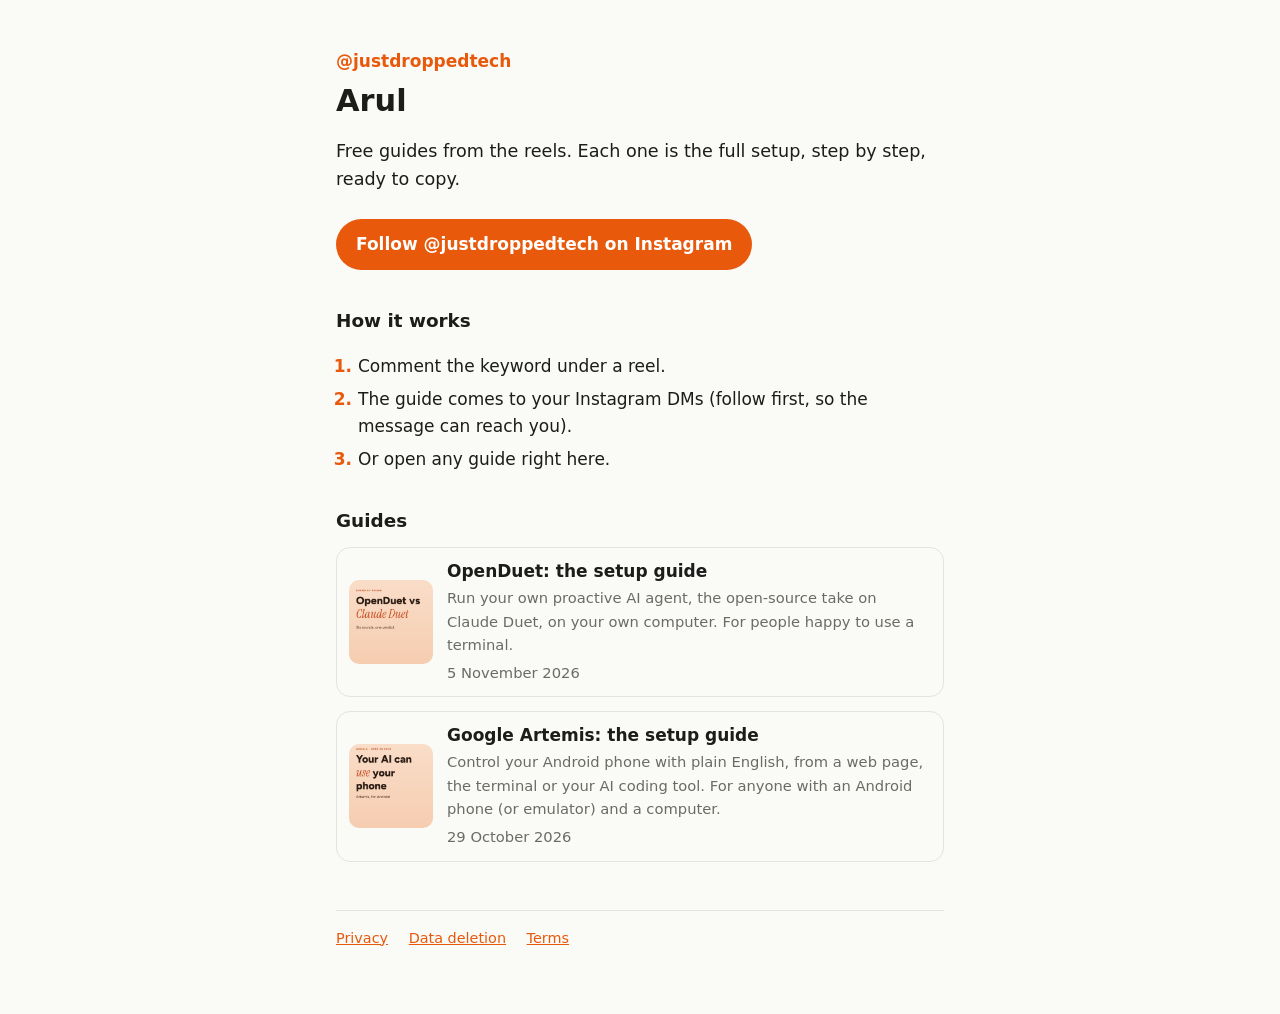
==== index.html @ be0a998a "Guide page: openduet-setup" ====
<!doctype html>
<html lang="en">
<head>
  <meta charset="utf-8">
  <meta name="viewport" content="width=device-width, initial-scale=1">
  <title>Arul</title>
  <meta name="description" content="Free guides from the reels. Each one is the full setup, step by step, ready to copy.">
  <meta property="og:type" content="website">
  <meta property="og:url" content="https://justdroppedtech.github.io/">
  <meta property="og:title" content="Arul guides">
  <meta property="og:description" content="Free guides from the reels. Each one is the full setup, step by step, ready to copy.">
  <meta property="og:image" content="https://justdroppedtech.github.io/openduet-setup/cover.jpg">
  <link rel="stylesheet" href="/style.css">
  <style>
    .lead { font-size: 1.1rem; }
    .follow { display: inline-block; margin: 8px 0 4px; padding: 12px 20px; border-radius: 999px; background: var(--accent); color: #fff;
      font-weight: 700; text-decoration: none; }
    .how { padding-left: 22px; } .how li { margin: 6px 0; } .how li::marker { color: var(--accent); font-weight: 700; }
    .guides { list-style: none; padding: 0; margin: 12px 0 0; display: grid; gap: 14px; }
    .guides a { display: flex; gap: 14px; align-items: center; padding: 12px; border: 1px solid var(--line); border-radius: 14px;
      color: inherit; text-decoration: none; }
    .guides a:hover { border-color: var(--accent); }
    .guides img { width: 84px; height: 84px; border-radius: 10px; object-fit: cover; flex: none; }
    .guides strong { display: block; line-height: 1.3; } .guides span { display: block; color: var(--muted); font-size: 0.92rem; margin-top: 4px; }
  </style>
</head>
<body>
  <main>
    <a class="handle" href="https://www.instagram.com/justdroppedtech/">@justdroppedtech</a>
    <h1>Arul</h1>
    <p class="lead">Free guides from the reels. Each one is the full setup, step by step, ready to copy.</p>
    <a class="follow" href="https://www.instagram.com/justdroppedtech/">Follow @justdroppedtech on Instagram</a>
    <h2>How it works</h2>
    <ol class="how">
      <li>Comment the keyword under a reel.</li>
      <li>The guide comes to your Instagram DMs (follow first, so the message can reach you).</li>
      <li>Or open any guide right here.</li>
    </ol>
    <h2>Guides</h2>
    <ul class="guides">
      <li><a href="/openduet-setup/"><img src="/openduet-setup/cover.jpg" alt=""><div><strong>OpenDuet: the setup guide</strong><span>Run your own proactive AI agent, the open-source take on Claude Duet, on your own computer. For people happy to use a terminal.</span><span>5 November 2026</span></div></a></li>
      <li><a href="/artemis-setup/"><img src="/artemis-setup/cover.jpg" alt=""><div><strong>Google Artemis: the setup guide</strong><span>Control your Android phone with plain English, from a web page, the terminal or your AI coding tool. For anyone with an Android phone (or emulator) and a computer.</span><span>29 October 2026</span></div></a></li>
    </ul>
    <footer class="muted">
      <a href="/privacy/">Privacy</a>
      <a href="/data-deletion/">Data deletion</a>
      <a href="/terms/">Terms</a>
    </footer>
  </main>
</body>
</html>
---- style.css ----
:root {
  --bg: #fafaf7;
  --text: #1c1c1a;
  --muted: #6b6b66;
  --line: #e4e4de;
  --accent: #e8590c;
}
@media (prefers-color-scheme: dark) {
  :root {
    --bg: #141413;
    --text: #f0efe9;
    --muted: #a3a29b;
    --line: #2c2c29;
    --accent: #ff8a3d;
  }
}
* { box-sizing: border-box; }
body {
  margin: 0;
  background: var(--bg);
  color: var(--text);
  font: 17px/1.6 system-ui, -apple-system, "Segoe UI", Roboto, sans-serif;
}
main { max-width: 640px; margin: 0 auto; padding: 48px 16px 64px; }
.handle { color: var(--accent); font-weight: 600; text-decoration: none; }
h1 { font-size: 1.9rem; line-height: 1.2; margin: 8px 0 12px; }
h2 { font-size: 1.15rem; margin: 32px 0 8px; }
p, li { color: var(--text); }
.muted { color: var(--muted); font-size: 0.9rem; }
a { color: var(--accent); }
footer { margin-top: 48px; padding-top: 16px; border-top: 1px solid var(--line); }
footer a { margin-right: 16px; }
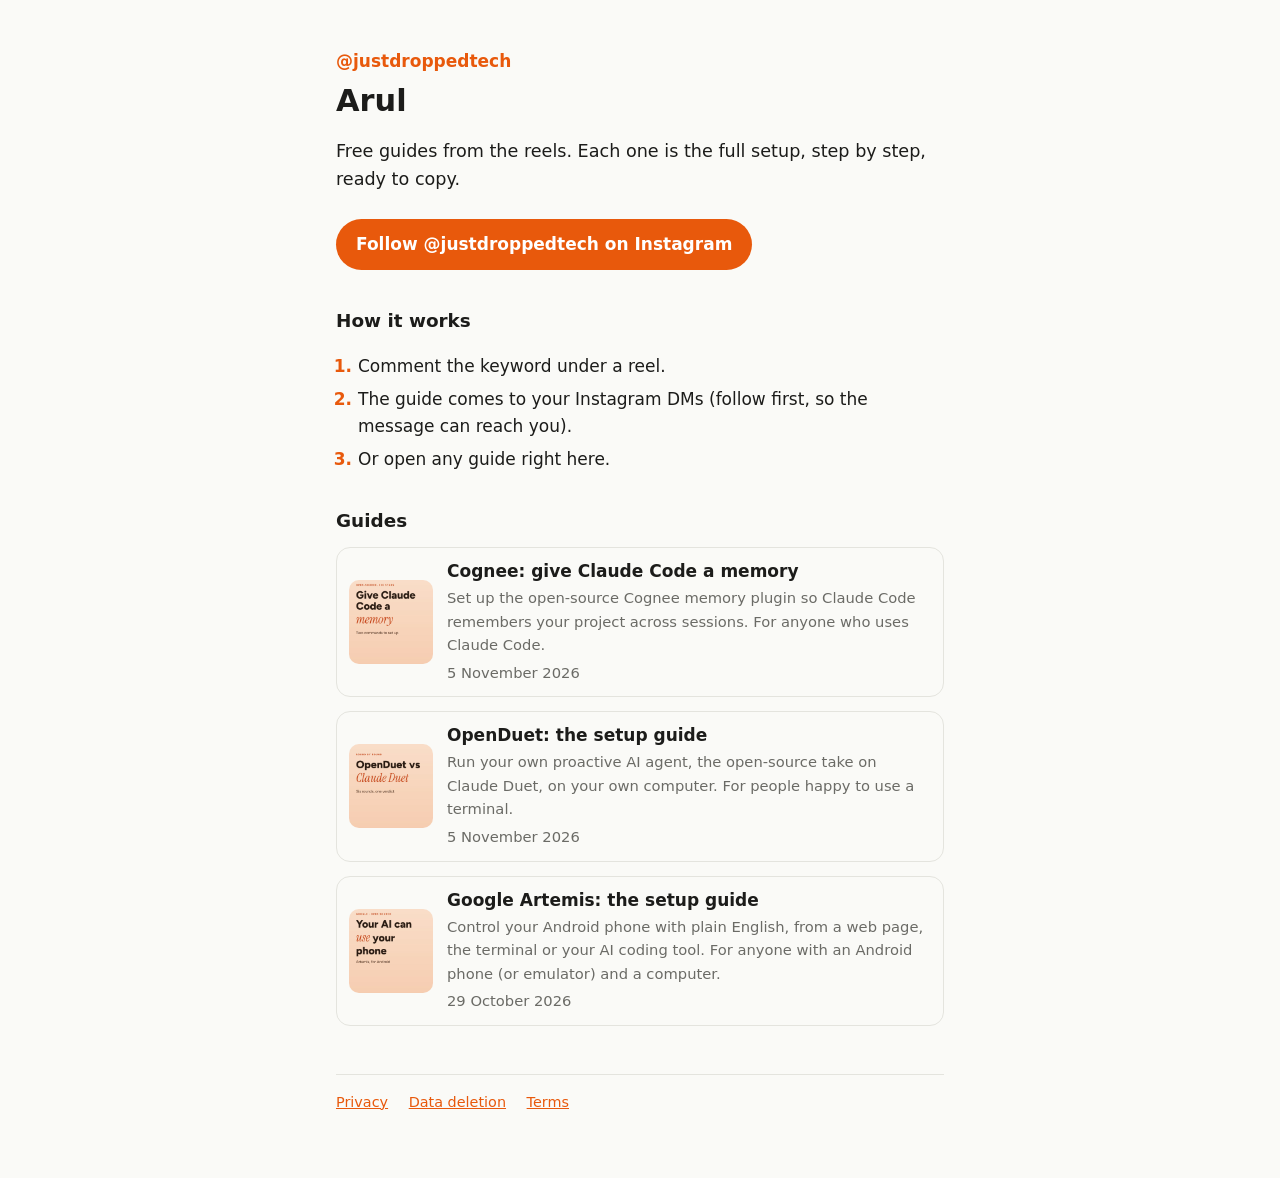
==== commit 963f33fd: "Guide page: cognee-setup" ====
--- a/index.html
+++ b/index.html
@@ -9,7 +9,7 @@
   <meta property="og:url" content="https://justdroppedtech.github.io/">
   <meta property="og:title" content="Arul guides">
   <meta property="og:description" content="Free guides from the reels. Each one is the full setup, step by step, ready to copy.">
-  <meta property="og:image" content="https://justdroppedtech.github.io/openduet-setup/cover.jpg">
+  <meta property="og:image" content="https://justdroppedtech.github.io/cognee-setup/cover.jpg">
   <link rel="stylesheet" href="/style.css">
   <style>
     .lead { font-size: 1.1rem; }
@@ -38,6 +38,7 @@
     </ol>
     <h2>Guides</h2>
     <ul class="guides">
+      <li><a href="/cognee-setup/"><img src="/cognee-setup/cover.jpg" alt=""><div><strong>Cognee: give Claude Code a memory</strong><span>Set up the open-source Cognee memory plugin so Claude Code remembers your project across sessions. For anyone who uses Claude Code.</span><span>5 November 2026</span></div></a></li>
       <li><a href="/openduet-setup/"><img src="/openduet-setup/cover.jpg" alt=""><div><strong>OpenDuet: the setup guide</strong><span>Run your own proactive AI agent, the open-source take on Claude Duet, on your own computer. For people happy to use a terminal.</span><span>5 November 2026</span></div></a></li>
       <li><a href="/artemis-setup/"><img src="/artemis-setup/cover.jpg" alt=""><div><strong>Google Artemis: the setup guide</strong><span>Control your Android phone with plain English, from a web page, the terminal or your AI coding tool. For anyone with an Android phone (or emulator) and a computer.</span><span>29 October 2026</span></div></a></li>
     </ul>
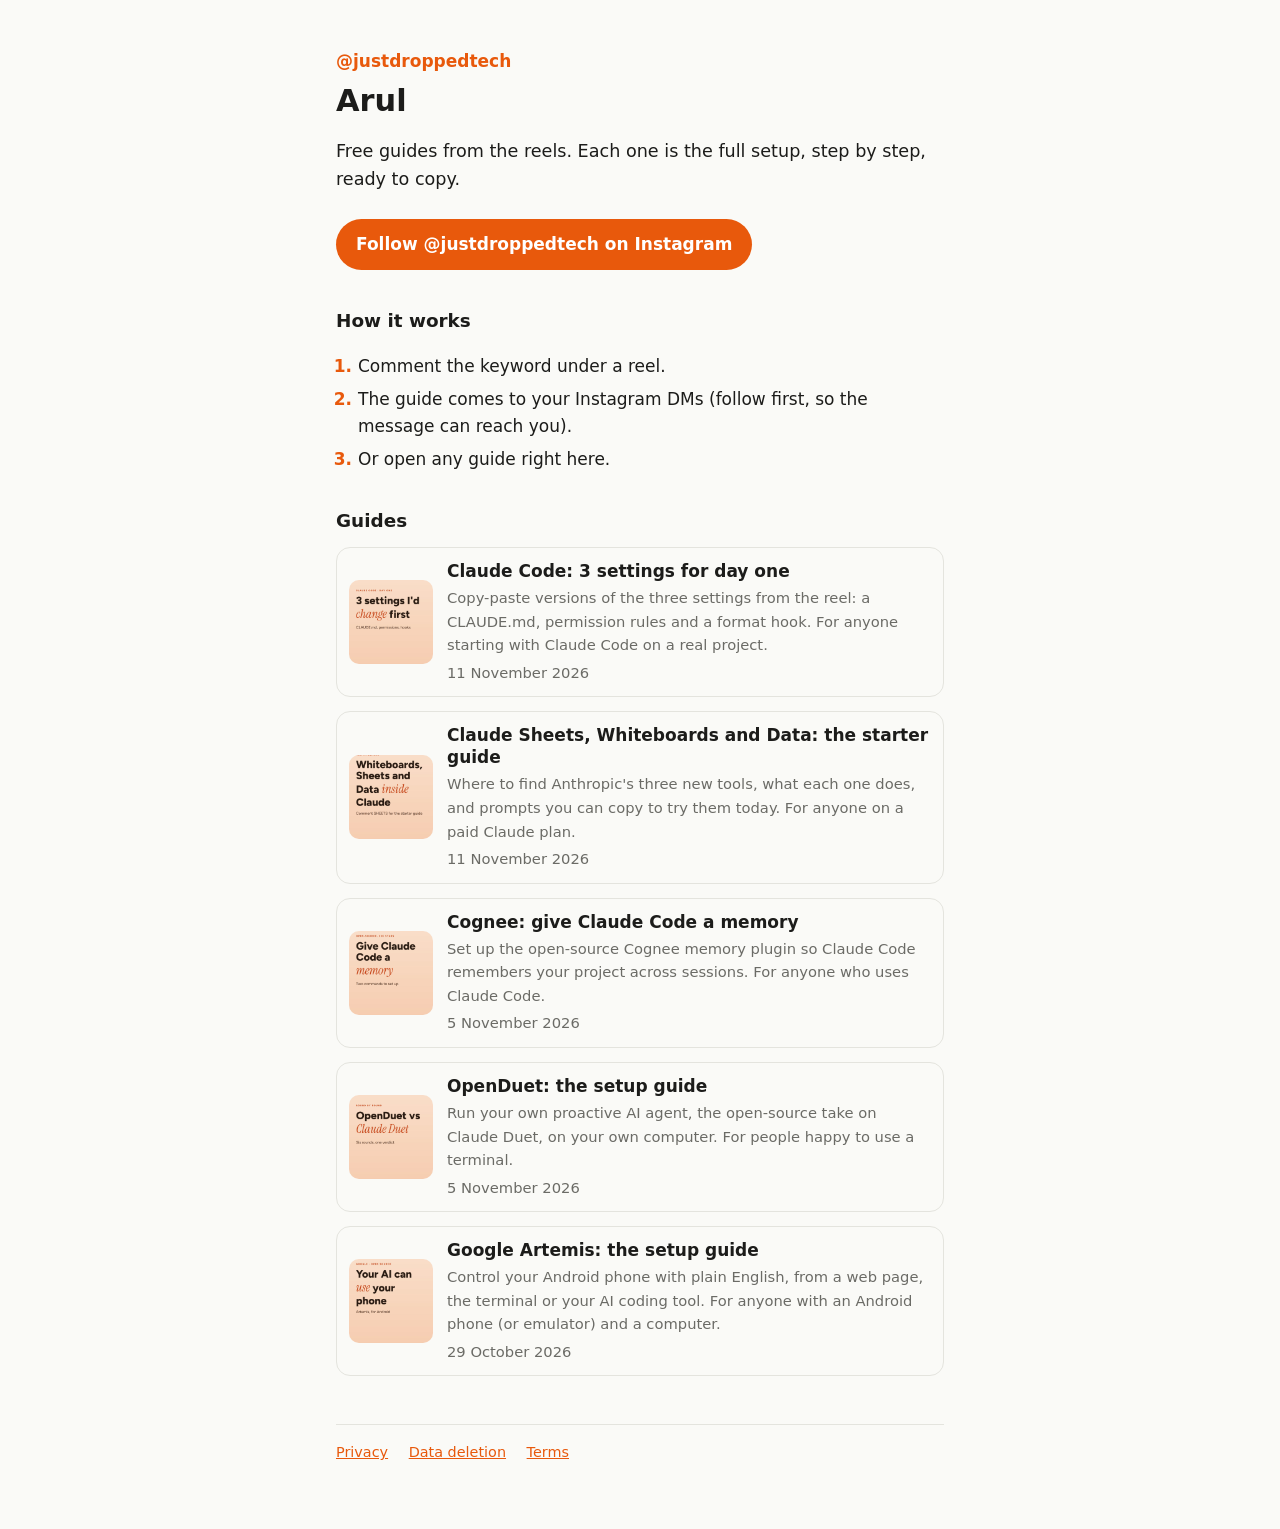
==== commit a073f053: "Home page: intro, how it works, guide list" ====
--- a/index.html
+++ b/index.html
@@ -9,7 +9,7 @@
   <meta property="og:url" content="https://justdroppedtech.github.io/">
   <meta property="og:title" content="Arul guides">
   <meta property="og:description" content="Free guides from the reels. Each one is the full setup, step by step, ready to copy.">
-  <meta property="og:image" content="https://justdroppedtech.github.io/cognee-setup/cover.jpg">
+  <meta property="og:image" content="https://justdroppedtech.github.io/claude-code-settings/cover.jpg">
   <link rel="stylesheet" href="/style.css">
   <style>
     .lead { font-size: 1.1rem; }
@@ -38,6 +38,8 @@
     </ol>
     <h2>Guides</h2>
     <ul class="guides">
+      <li><a href="/claude-code-settings/"><img src="/claude-code-settings/cover.jpg" alt=""><div><strong>Claude Code: 3 settings for day one</strong><span>Copy-paste versions of the three settings from the reel: a CLAUDE.md, permission rules and a format hook. For anyone starting with Claude Code on a real project.</span><span>11 November 2026</span></div></a></li>
+      <li><a href="/claude-sheets/"><img src="/claude-sheets/cover.jpg" alt=""><div><strong>Claude Sheets, Whiteboards and Data: the starter guide</strong><span>Where to find Anthropic&#39;s three new tools, what each one does, and prompts you can copy to try them today. For anyone on a paid Claude plan.</span><span>11 November 2026</span></div></a></li>
       <li><a href="/cognee-setup/"><img src="/cognee-setup/cover.jpg" alt=""><div><strong>Cognee: give Claude Code a memory</strong><span>Set up the open-source Cognee memory plugin so Claude Code remembers your project across sessions. For anyone who uses Claude Code.</span><span>5 November 2026</span></div></a></li>
       <li><a href="/openduet-setup/"><img src="/openduet-setup/cover.jpg" alt=""><div><strong>OpenDuet: the setup guide</strong><span>Run your own proactive AI agent, the open-source take on Claude Duet, on your own computer. For people happy to use a terminal.</span><span>5 November 2026</span></div></a></li>
       <li><a href="/artemis-setup/"><img src="/artemis-setup/cover.jpg" alt=""><div><strong>Google Artemis: the setup guide</strong><span>Control your Android phone with plain English, from a web page, the terminal or your AI coding tool. For anyone with an Android phone (or emulator) and a computer.</span><span>29 October 2026</span></div></a></li>
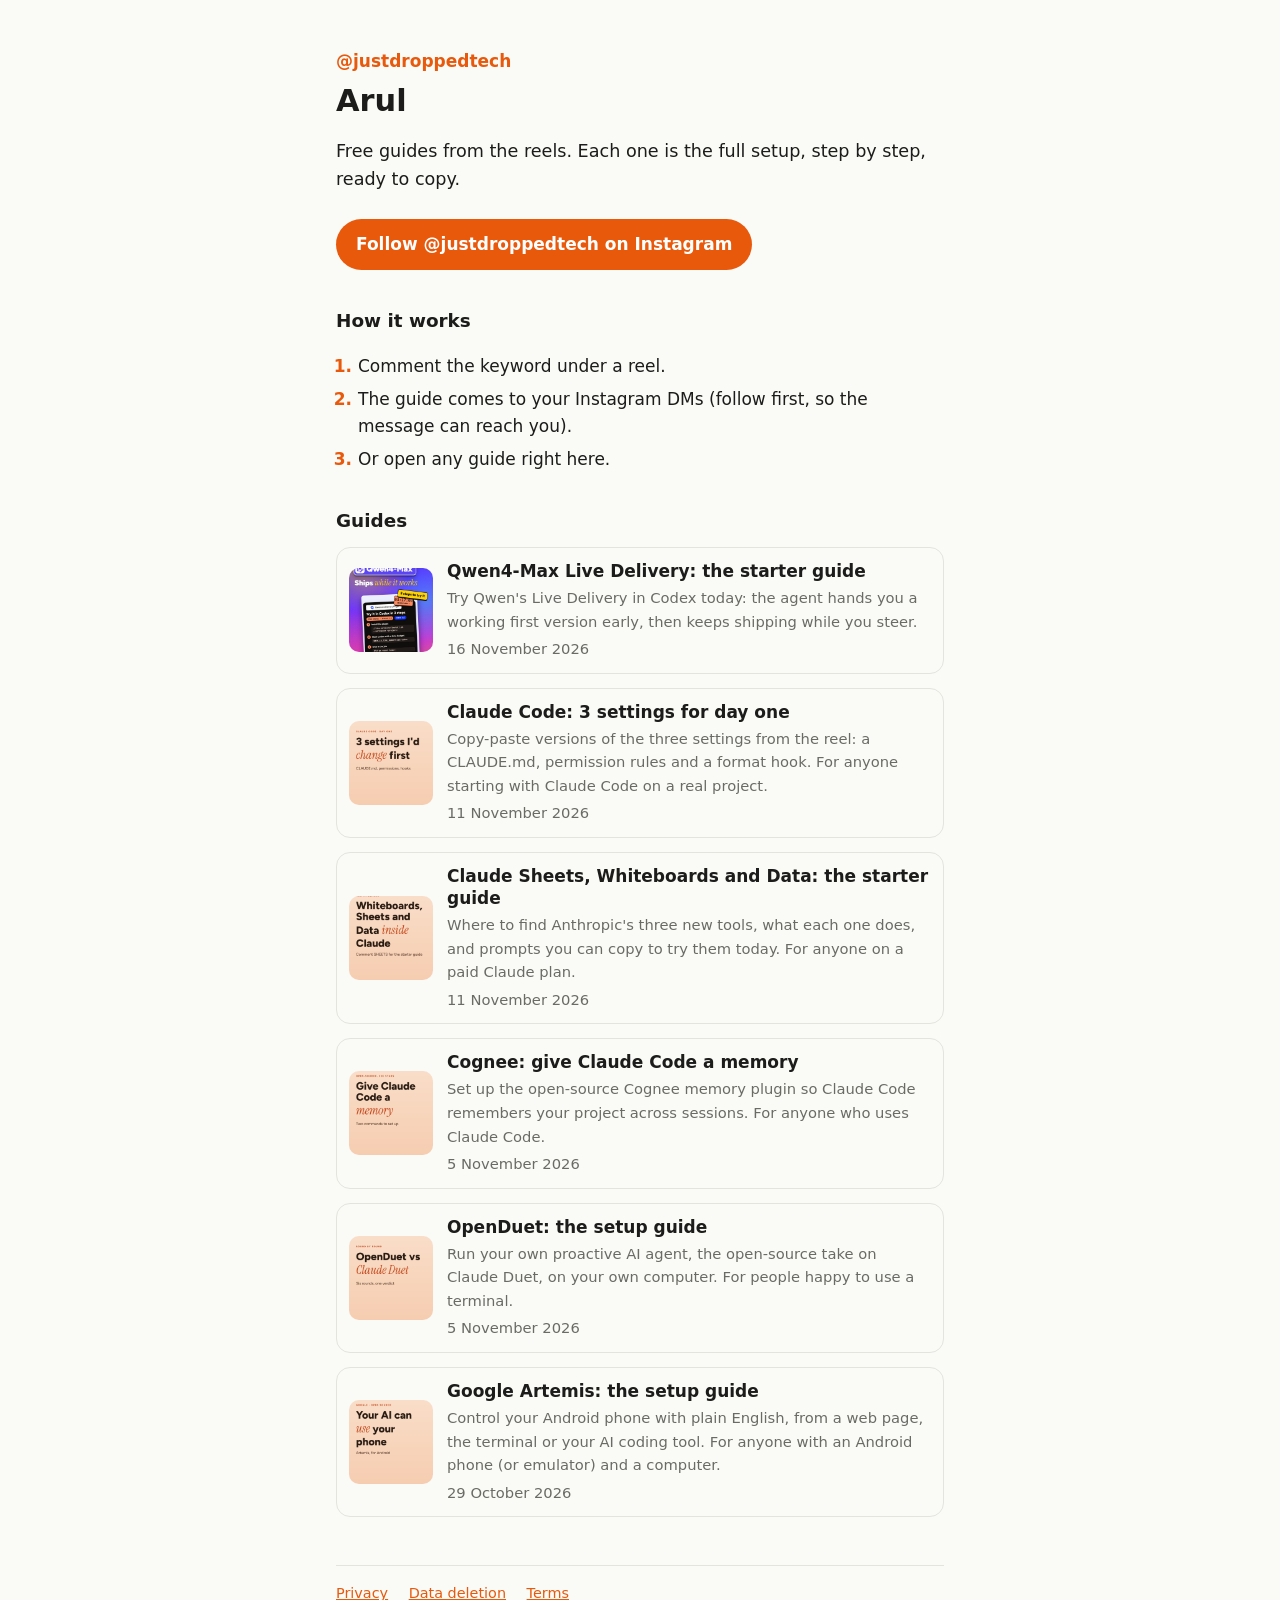
==== commit 5d3cc1e7: "Guide page: qwen-live-delivery" ====
--- a/index.html
+++ b/index.html
@@ -9,7 +9,7 @@
   <meta property="og:url" content="https://justdroppedtech.github.io/">
   <meta property="og:title" content="Arul guides">
   <meta property="og:description" content="Free guides from the reels. Each one is the full setup, step by step, ready to copy.">
-  <meta property="og:image" content="https://justdroppedtech.github.io/claude-code-settings/cover.jpg">
+  <meta property="og:image" content="https://justdroppedtech.github.io/qwen-live-delivery/cover.jpg">
   <link rel="stylesheet" href="/style.css">
   <style>
     .lead { font-size: 1.1rem; }
@@ -38,6 +38,7 @@
     </ol>
     <h2>Guides</h2>
     <ul class="guides">
+      <li><a href="/qwen-live-delivery/"><img src="/qwen-live-delivery/cover.jpg" alt=""><div><strong>Qwen4-Max Live Delivery: the starter guide</strong><span>Try Qwen&#39;s Live Delivery in Codex today: the agent hands you a working first version early, then keeps shipping while you steer.</span><span>16 November 2026</span></div></a></li>
       <li><a href="/claude-code-settings/"><img src="/claude-code-settings/cover.jpg" alt=""><div><strong>Claude Code: 3 settings for day one</strong><span>Copy-paste versions of the three settings from the reel: a CLAUDE.md, permission rules and a format hook. For anyone starting with Claude Code on a real project.</span><span>11 November 2026</span></div></a></li>
       <li><a href="/claude-sheets/"><img src="/claude-sheets/cover.jpg" alt=""><div><strong>Claude Sheets, Whiteboards and Data: the starter guide</strong><span>Where to find Anthropic&#39;s three new tools, what each one does, and prompts you can copy to try them today. For anyone on a paid Claude plan.</span><span>11 November 2026</span></div></a></li>
       <li><a href="/cognee-setup/"><img src="/cognee-setup/cover.jpg" alt=""><div><strong>Cognee: give Claude Code a memory</strong><span>Set up the open-source Cognee memory plugin so Claude Code remembers your project across sessions. For anyone who uses Claude Code.</span><span>5 November 2026</span></div></a></li>
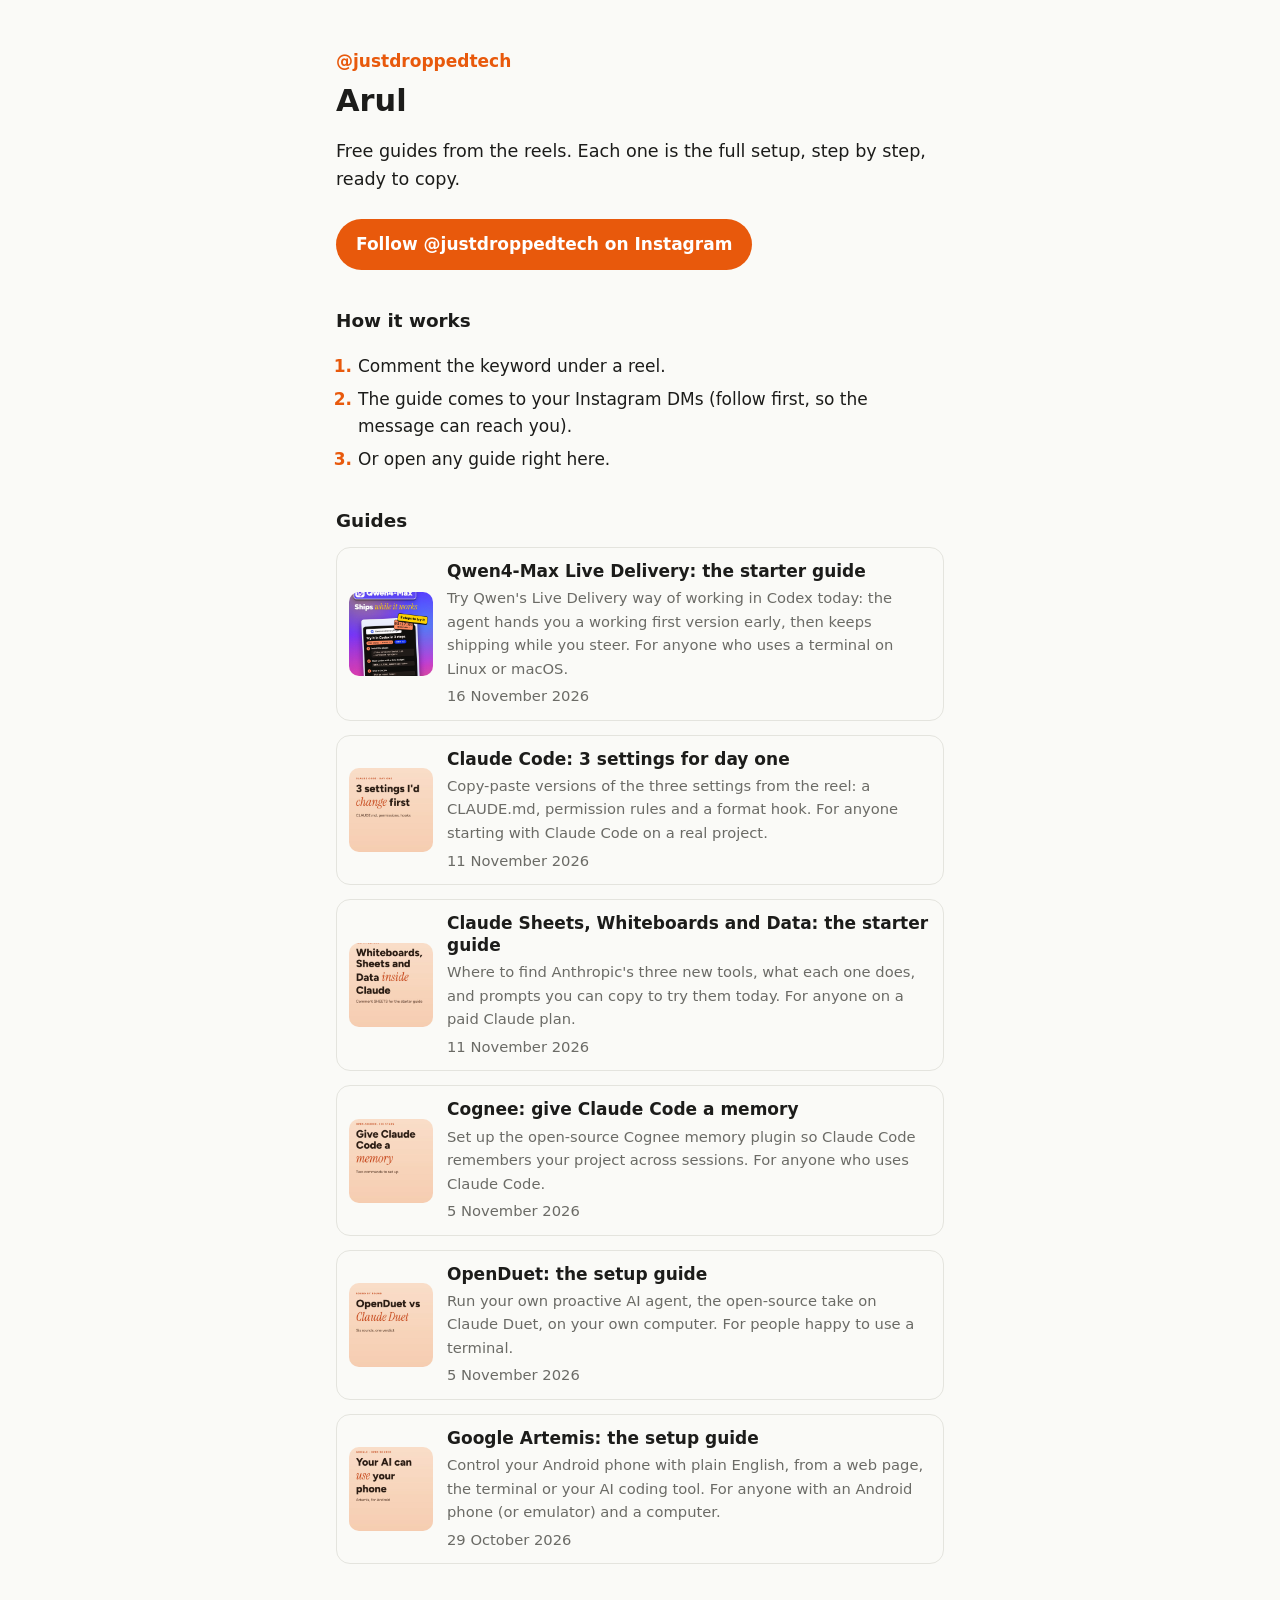
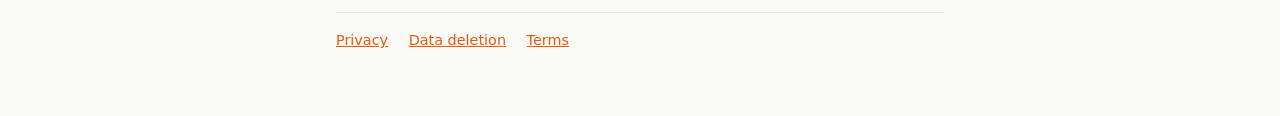
==== commit 3fac3192: "Guide page: qwen-live-delivery" ====
--- a/index.html
+++ b/index.html
@@ -38,7 +38,7 @@
     </ol>
     <h2>Guides</h2>
     <ul class="guides">
-      <li><a href="/qwen-live-delivery/"><img src="/qwen-live-delivery/cover.jpg" alt=""><div><strong>Qwen4-Max Live Delivery: the starter guide</strong><span>Try Qwen&#39;s Live Delivery in Codex today: the agent hands you a working first version early, then keeps shipping while you steer.</span><span>16 November 2026</span></div></a></li>
+      <li><a href="/qwen-live-delivery/"><img src="/qwen-live-delivery/cover.jpg" alt=""><div><strong>Qwen4-Max Live Delivery: the starter guide</strong><span>Try Qwen&#39;s Live Delivery way of working in Codex today: the agent hands you a working first version early, then keeps shipping while you steer. For anyone who uses a terminal on Linux or macOS.</span><span>16 November 2026</span></div></a></li>
       <li><a href="/claude-code-settings/"><img src="/claude-code-settings/cover.jpg" alt=""><div><strong>Claude Code: 3 settings for day one</strong><span>Copy-paste versions of the three settings from the reel: a CLAUDE.md, permission rules and a format hook. For anyone starting with Claude Code on a real project.</span><span>11 November 2026</span></div></a></li>
       <li><a href="/claude-sheets/"><img src="/claude-sheets/cover.jpg" alt=""><div><strong>Claude Sheets, Whiteboards and Data: the starter guide</strong><span>Where to find Anthropic&#39;s three new tools, what each one does, and prompts you can copy to try them today. For anyone on a paid Claude plan.</span><span>11 November 2026</span></div></a></li>
       <li><a href="/cognee-setup/"><img src="/cognee-setup/cover.jpg" alt=""><div><strong>Cognee: give Claude Code a memory</strong><span>Set up the open-source Cognee memory plugin so Claude Code remembers your project across sessions. For anyone who uses Claude Code.</span><span>5 November 2026</span></div></a></li>
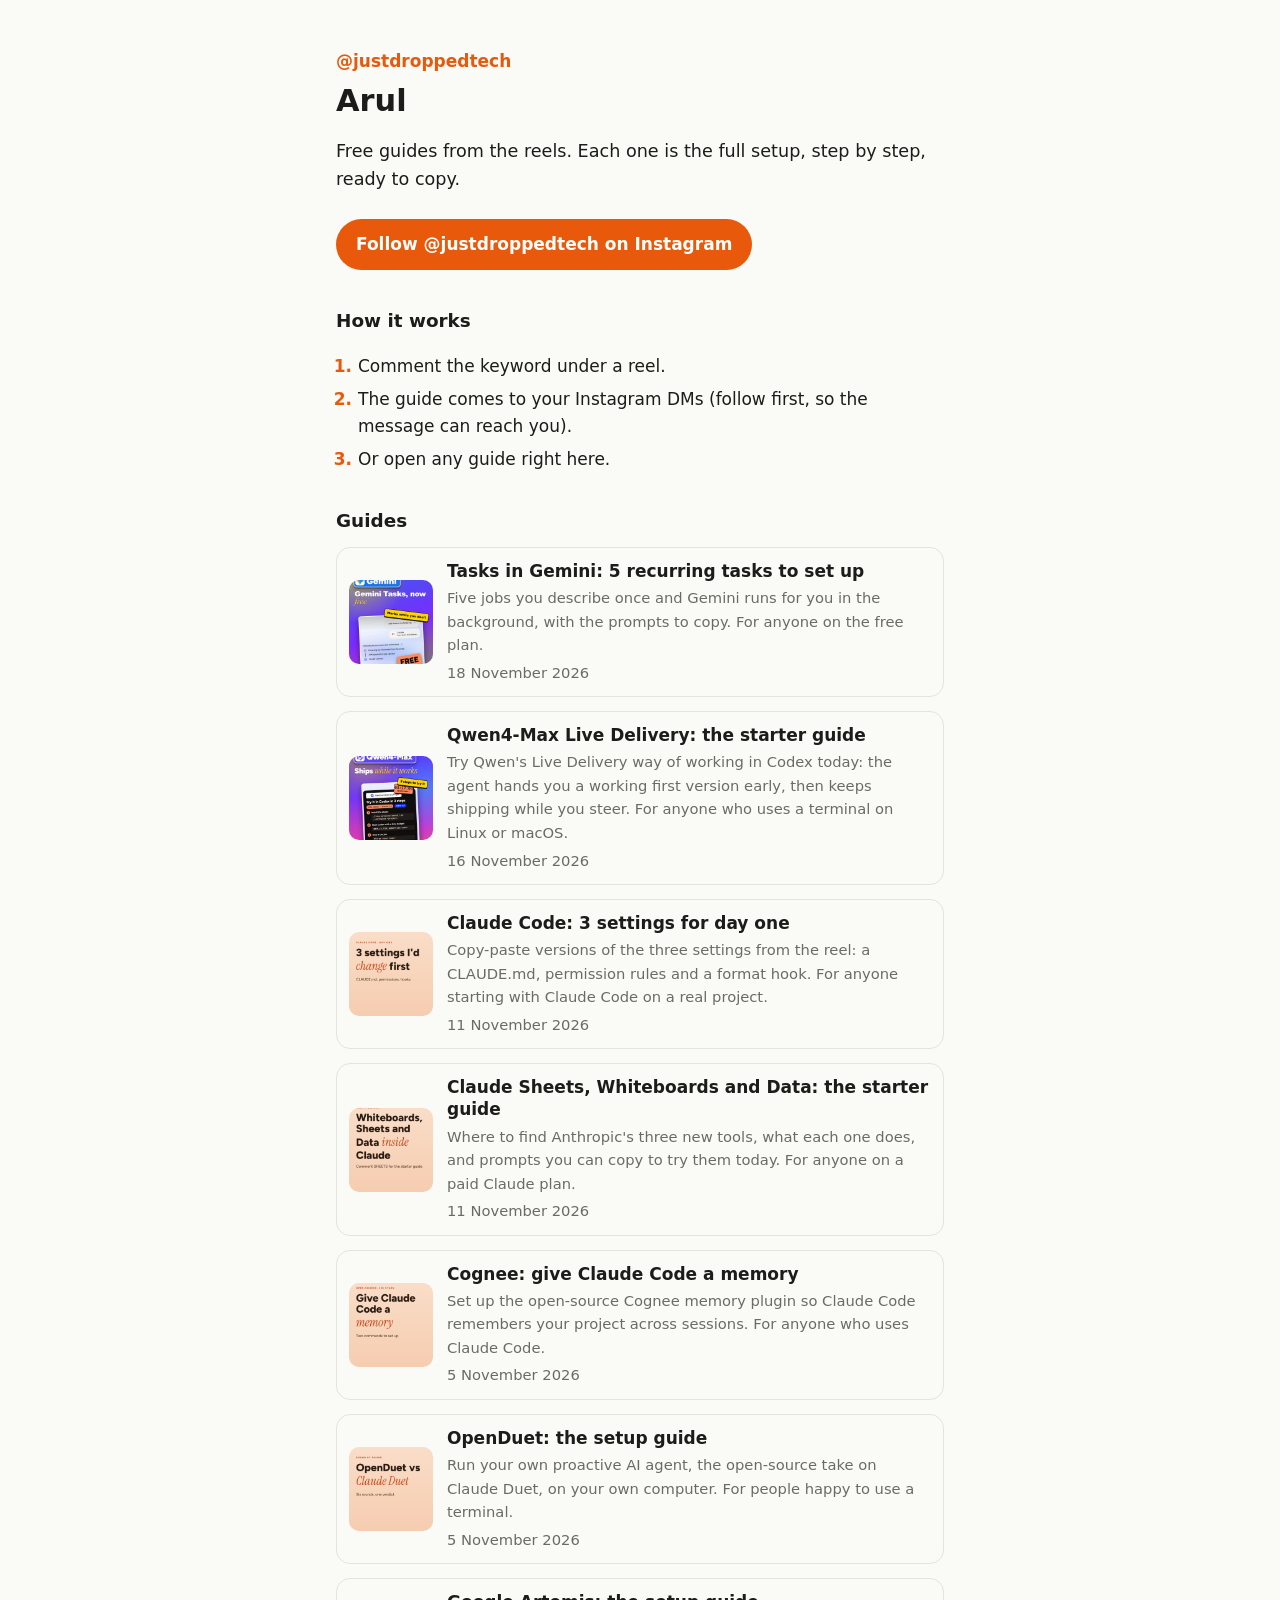
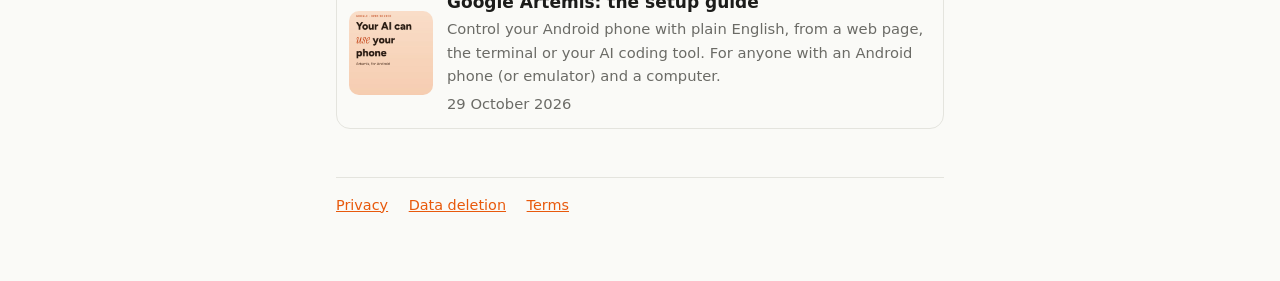
==== commit 37ca1c1f: "Guide page: gemini-tasks" ====
--- a/index.html
+++ b/index.html
@@ -9,7 +9,7 @@
   <meta property="og:url" content="https://justdroppedtech.github.io/">
   <meta property="og:title" content="Arul guides">
   <meta property="og:description" content="Free guides from the reels. Each one is the full setup, step by step, ready to copy.">
-  <meta property="og:image" content="https://justdroppedtech.github.io/qwen-live-delivery/cover.jpg">
+  <meta property="og:image" content="https://justdroppedtech.github.io/gemini-tasks/cover.jpg">
   <link rel="stylesheet" href="/style.css">
   <style>
     .lead { font-size: 1.1rem; }
@@ -38,6 +38,7 @@
     </ol>
     <h2>Guides</h2>
     <ul class="guides">
+      <li><a href="/gemini-tasks/"><img src="/gemini-tasks/cover.jpg" alt=""><div><strong>Tasks in Gemini: 5 recurring tasks to set up</strong><span>Five jobs you describe once and Gemini runs for you in the background, with the prompts to copy. For anyone on the free plan.</span><span>18 November 2026</span></div></a></li>
       <li><a href="/qwen-live-delivery/"><img src="/qwen-live-delivery/cover.jpg" alt=""><div><strong>Qwen4-Max Live Delivery: the starter guide</strong><span>Try Qwen&#39;s Live Delivery way of working in Codex today: the agent hands you a working first version early, then keeps shipping while you steer. For anyone who uses a terminal on Linux or macOS.</span><span>16 November 2026</span></div></a></li>
       <li><a href="/claude-code-settings/"><img src="/claude-code-settings/cover.jpg" alt=""><div><strong>Claude Code: 3 settings for day one</strong><span>Copy-paste versions of the three settings from the reel: a CLAUDE.md, permission rules and a format hook. For anyone starting with Claude Code on a real project.</span><span>11 November 2026</span></div></a></li>
       <li><a href="/claude-sheets/"><img src="/claude-sheets/cover.jpg" alt=""><div><strong>Claude Sheets, Whiteboards and Data: the starter guide</strong><span>Where to find Anthropic&#39;s three new tools, what each one does, and prompts you can copy to try them today. For anyone on a paid Claude plan.</span><span>11 November 2026</span></div></a></li>
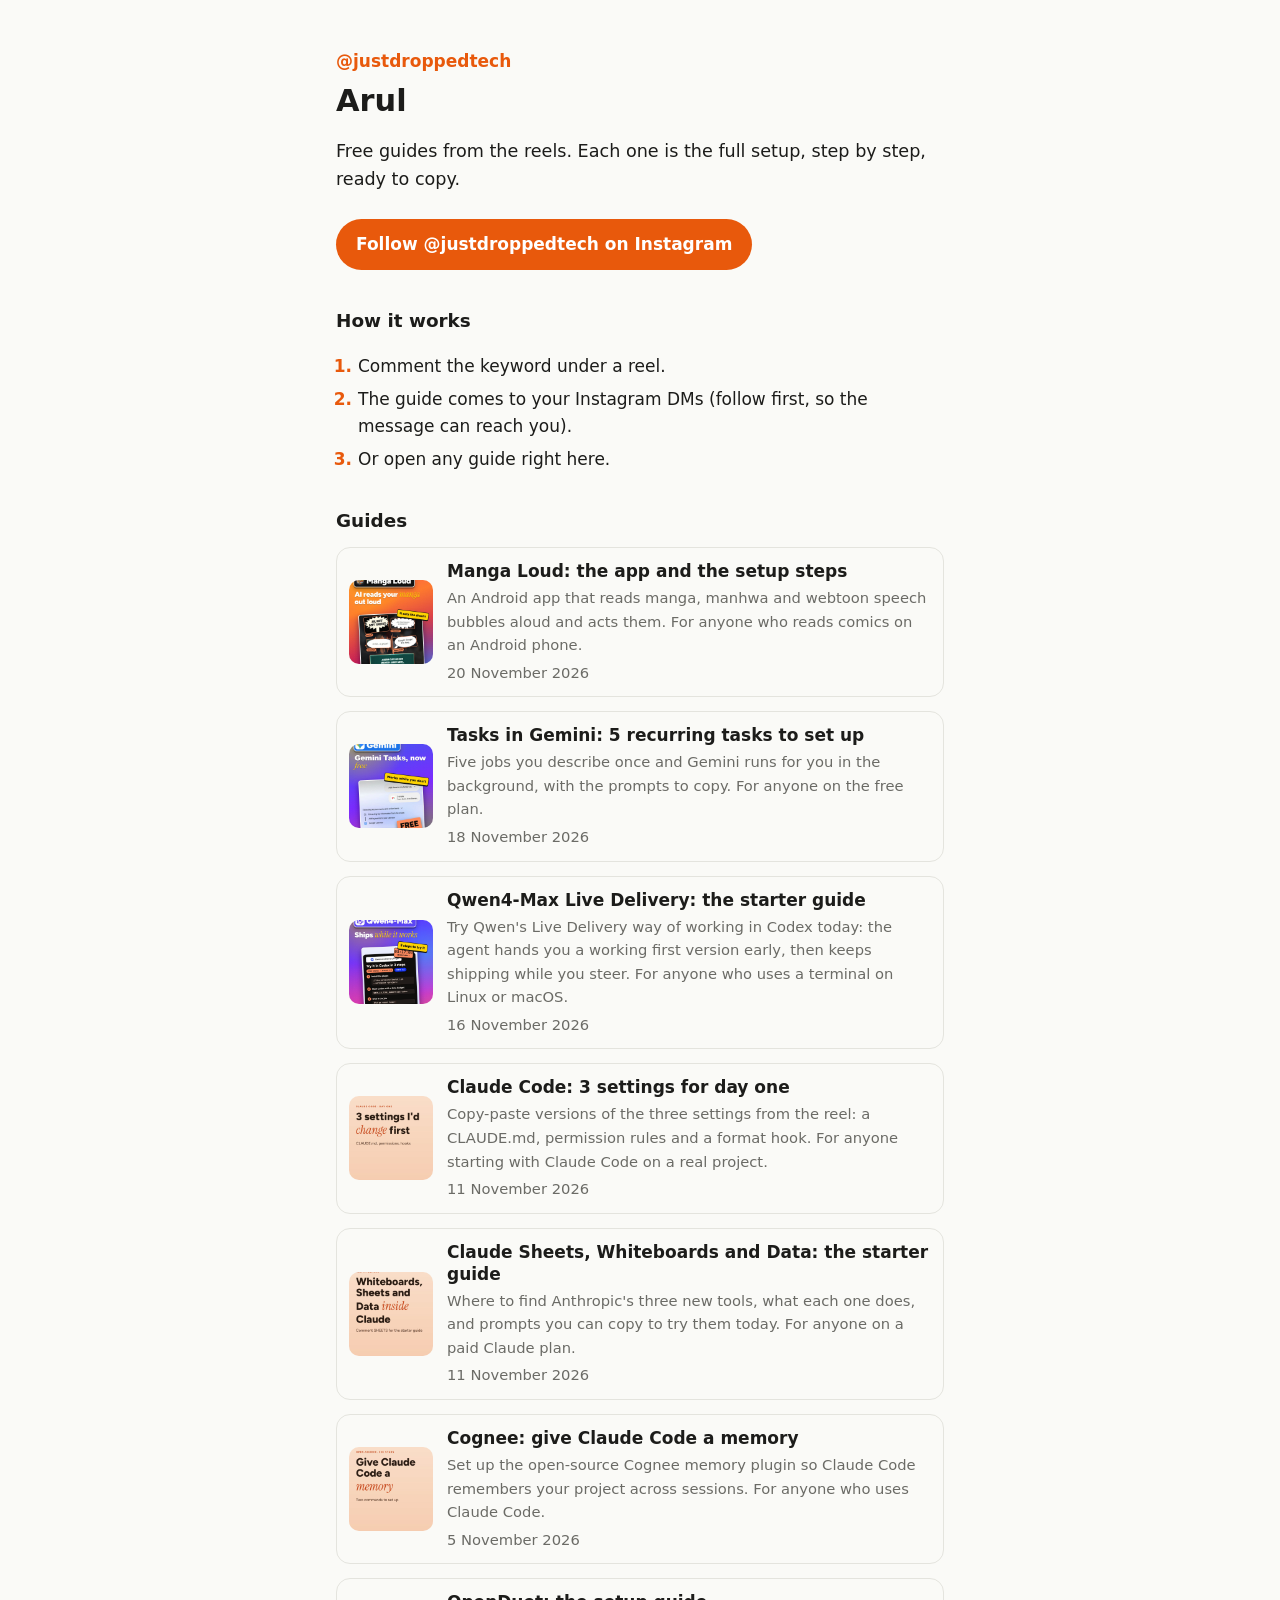
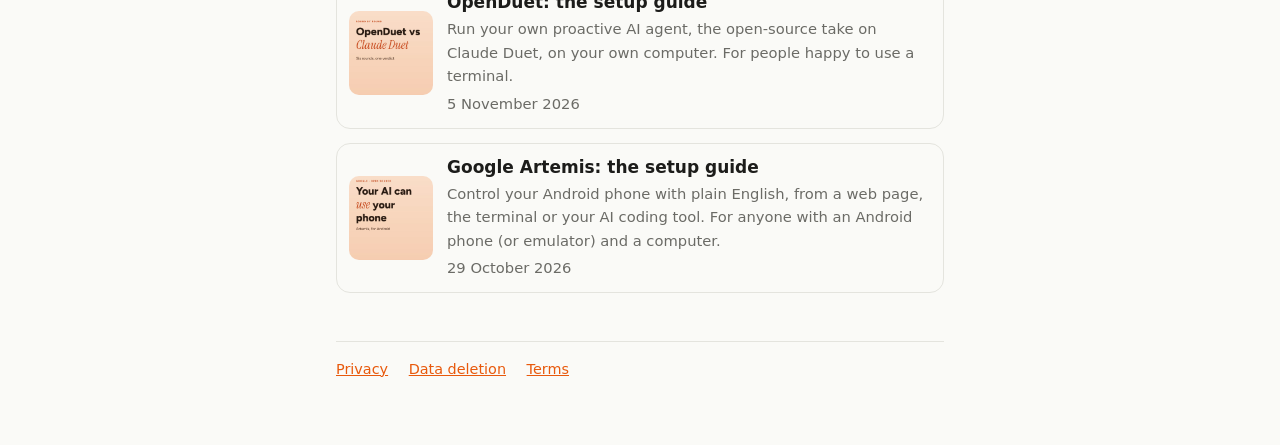
==== commit 8ea9a827: "Guide page: mangaloud" ====
--- a/index.html
+++ b/index.html
@@ -9,7 +9,7 @@
   <meta property="og:url" content="https://justdroppedtech.github.io/">
   <meta property="og:title" content="Arul guides">
   <meta property="og:description" content="Free guides from the reels. Each one is the full setup, step by step, ready to copy.">
-  <meta property="og:image" content="https://justdroppedtech.github.io/gemini-tasks/cover.jpg">
+  <meta property="og:image" content="https://justdroppedtech.github.io/mangaloud/cover.jpg">
   <link rel="stylesheet" href="/style.css">
   <style>
     .lead { font-size: 1.1rem; }
@@ -38,6 +38,7 @@
     </ol>
     <h2>Guides</h2>
     <ul class="guides">
+      <li><a href="/mangaloud/"><img src="/mangaloud/cover.jpg" alt=""><div><strong>Manga Loud: the app and the setup steps</strong><span>An Android app that reads manga, manhwa and webtoon speech bubbles aloud and acts them. For anyone who reads comics on an Android phone.</span><span>20 November 2026</span></div></a></li>
       <li><a href="/gemini-tasks/"><img src="/gemini-tasks/cover.jpg" alt=""><div><strong>Tasks in Gemini: 5 recurring tasks to set up</strong><span>Five jobs you describe once and Gemini runs for you in the background, with the prompts to copy. For anyone on the free plan.</span><span>18 November 2026</span></div></a></li>
       <li><a href="/qwen-live-delivery/"><img src="/qwen-live-delivery/cover.jpg" alt=""><div><strong>Qwen4-Max Live Delivery: the starter guide</strong><span>Try Qwen&#39;s Live Delivery way of working in Codex today: the agent hands you a working first version early, then keeps shipping while you steer. For anyone who uses a terminal on Linux or macOS.</span><span>16 November 2026</span></div></a></li>
       <li><a href="/claude-code-settings/"><img src="/claude-code-settings/cover.jpg" alt=""><div><strong>Claude Code: 3 settings for day one</strong><span>Copy-paste versions of the three settings from the reel: a CLAUDE.md, permission rules and a format hook. For anyone starting with Claude Code on a real project.</span><span>11 November 2026</span></div></a></li>
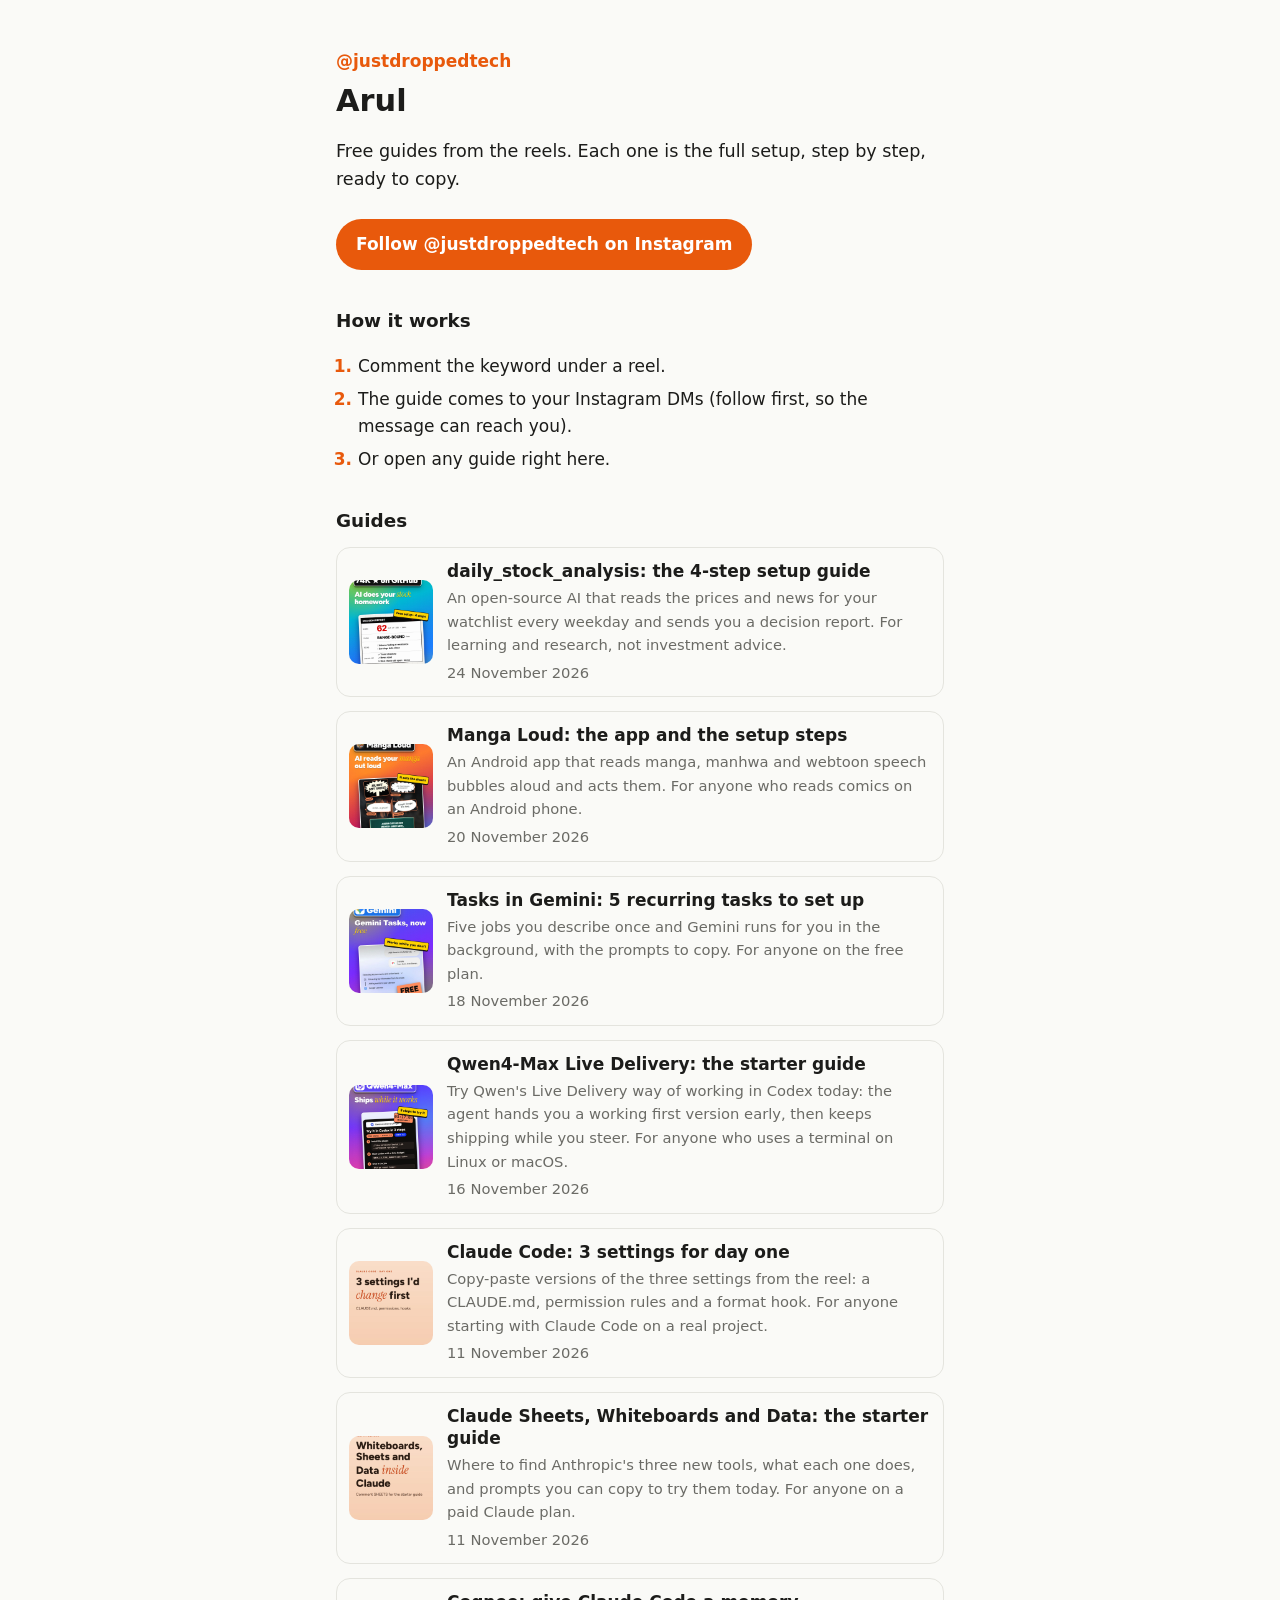
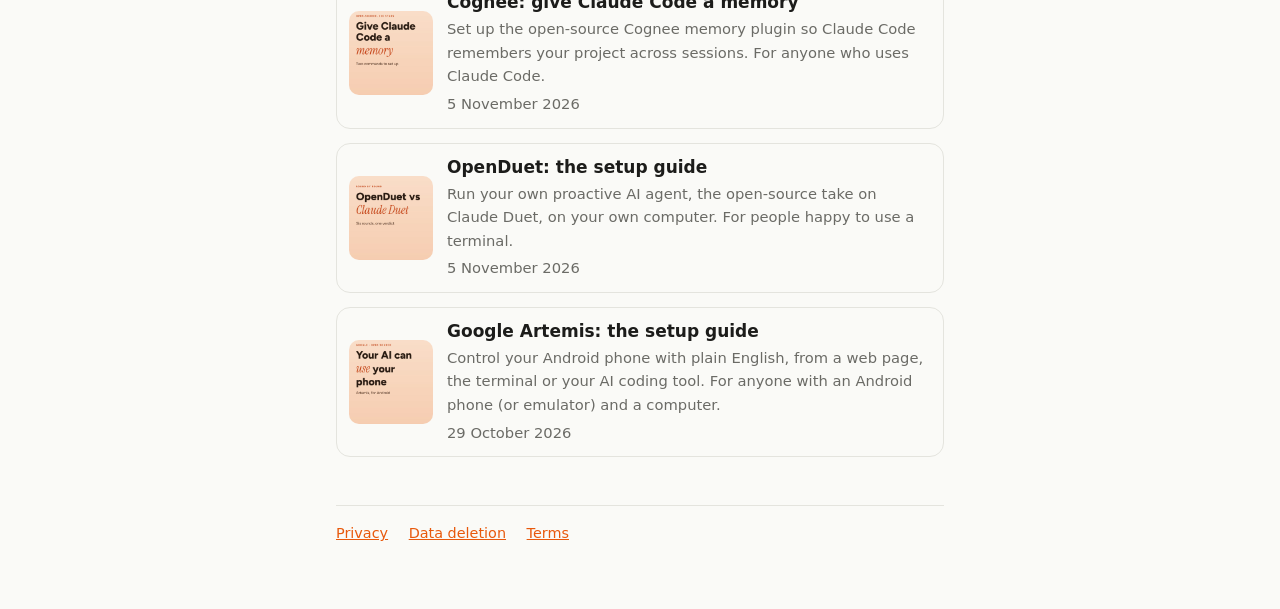
==== commit 0a61ec45: "Guide page: daily-stock-analysis" ====
--- a/index.html
+++ b/index.html
@@ -9,7 +9,7 @@
   <meta property="og:url" content="https://justdroppedtech.github.io/">
   <meta property="og:title" content="Arul guides">
   <meta property="og:description" content="Free guides from the reels. Each one is the full setup, step by step, ready to copy.">
-  <meta property="og:image" content="https://justdroppedtech.github.io/mangaloud/cover.jpg">
+  <meta property="og:image" content="https://justdroppedtech.github.io/daily-stock-analysis/cover.jpg">
   <link rel="stylesheet" href="/style.css">
   <style>
     .lead { font-size: 1.1rem; }
@@ -38,6 +38,7 @@
     </ol>
     <h2>Guides</h2>
     <ul class="guides">
+      <li><a href="/daily-stock-analysis/"><img src="/daily-stock-analysis/cover.jpg" alt=""><div><strong>daily_stock_analysis: the 4-step setup guide</strong><span>An open-source AI that reads the prices and news for your watchlist every weekday and sends you a decision report. For learning and research, not investment advice.</span><span>24 November 2026</span></div></a></li>
       <li><a href="/mangaloud/"><img src="/mangaloud/cover.jpg" alt=""><div><strong>Manga Loud: the app and the setup steps</strong><span>An Android app that reads manga, manhwa and webtoon speech bubbles aloud and acts them. For anyone who reads comics on an Android phone.</span><span>20 November 2026</span></div></a></li>
       <li><a href="/gemini-tasks/"><img src="/gemini-tasks/cover.jpg" alt=""><div><strong>Tasks in Gemini: 5 recurring tasks to set up</strong><span>Five jobs you describe once and Gemini runs for you in the background, with the prompts to copy. For anyone on the free plan.</span><span>18 November 2026</span></div></a></li>
       <li><a href="/qwen-live-delivery/"><img src="/qwen-live-delivery/cover.jpg" alt=""><div><strong>Qwen4-Max Live Delivery: the starter guide</strong><span>Try Qwen&#39;s Live Delivery way of working in Codex today: the agent hands you a working first version early, then keeps shipping while you steer. For anyone who uses a terminal on Linux or macOS.</span><span>16 November 2026</span></div></a></li>
